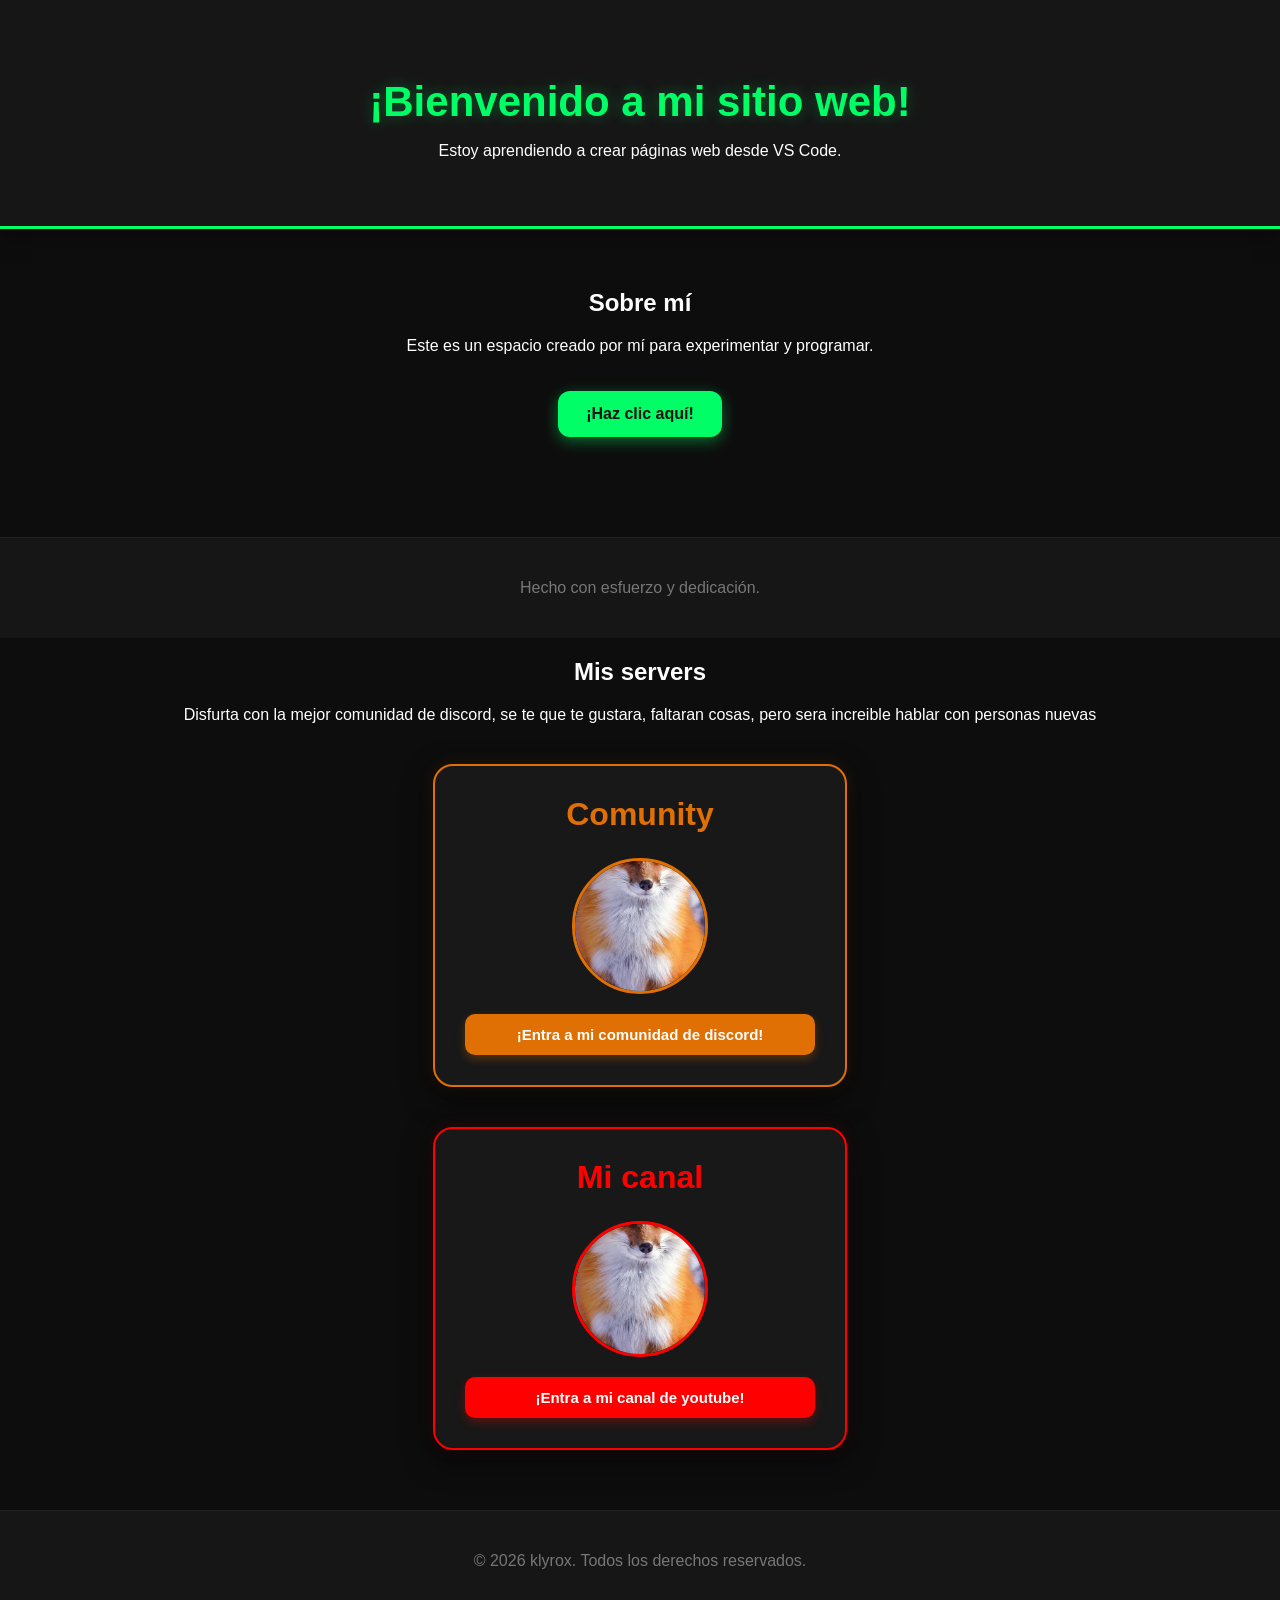
==== index.html @ afd3543f "Add files via upload" ====
<!DOCTYPE html>
<html lang="es">
<head>
    <meta charset="UTF-8">
    <meta name="viewport" content="width=device-width, initial-scale=1.0">
    <title>Mi pagina web</title>
    <!-- Aquí conectamos nuestro archivo de estilos -->
    <link rel="stylesheet" href="style.css">
</head>
<body>

    <header>
        <h1>¡Bienvenido a mi sitio web!</h1>
        <p>Estoy aprendiendo a crear páginas web desde VS Code.</p>
    </header>

    <main>
        <section>
            <h2>Sobre mí</h2>
            <p>Este es un espacio creado por mí para experimentar y programar.</p>
            <button id="miBoton">¡Haz clic aquí!</button>
        </section>
    </main>

    <footer>
        <p>Hecho con esfuerzo y dedicación.</p>
    </footer>


<div id="mensaje">
    <p class="text">Esta es la pagina, la cual empezo todo : "Lamentablemente, no se encuentra disponible la pagina la cual empeze todo, pero si quieres entrar a youtube, toca el boton de aqui abajo 👇"</p>
    <button id="youtube">!Click¡</button>
    <button id="cerrar">X</button>

</div>


    <h2>Mis servers</h2>
    <p>Disfurta con la mejor comunidad de discord, se te que te gustara, faltaran cosas, pero sera increible hablar con personas nuevas</p>
    <!-- Tarjeta de la Comunidad -->
    <div class="server1">
        <h2 class="server11">Comunity</h2>
        <img src="/Zorro.jpg" alt="Logo Comunidad">
        <button id="comunity123">¡Entra a mi comunidad de discord!</button>
    </div>

    <!-- Tarjeta de tu Canal -->
    <div class="server2">
        <h2 class="server22">Mi canal</h2>
        <img src="/Zorro.jpg" class="imgcomunity" alt="Logo Canal">
        <button id="canal123">¡Entra a mi canal de youtube!</button>
    </div>
    

    <footer>
        <p>© 2026 klyrox. Todos los derechos reservados.</p>
    </footer>

    <script src="script.js"></script>
</body>
</html>
---- style.css ----
/* ---- ESTILOS GENERALES ---- */
body {
    font-family: 'Segoe UI', Tahoma, Geneva, Verdana, sans-serif;
    background-color: #0d0d0d;
    color: #ffffff;
    font-size: 16px;
    margin: 0;
    padding: 0;
    text-align: center;
}

header {
    background-color: #161616;
    padding: 50px 20px;
    border-bottom: 3px solid #00ff66;
    box-shadow: 0 4px 20px rgba(0, 0, 0, 0.5);
}

h1 {
    color: #00ff66;
    margin-bottom: 10px;
    font-size: 42px;
    text-shadow: 0 0 15px rgba(0, 255, 102, 0.3);
}

main {
    padding: 40px 20px;
}

footer {
    margin-top: 60px;
    padding: 25px;
    background-color: #161616;
    color: #777777;
    border-top: 1px solid #222222;
}

/* ---- MODAL / VENTANA EMERGENTE ---- */
#mensaje {
    height: 420px;
    width: 420px;
    background-color: #181818;
    
    position: fixed;
    top: 50%;
    left: 50%;
    transform: translate(-50%, -50%);
    z-index: 1000;
    
    border-radius: 24px;
    border: 2px solid #00ff66;
    box-shadow: 0 25px 50px rgba(0, 0, 0, 0.9), 0 0 25px rgba(0, 255, 102, 0.25);
    
    display: none;
    flex-direction: column;
    align-items: center;
    justify-content: center;
    padding: 40px;
    box-sizing: border-box;
}

.text {
    font-size: 15px;
    line-height: 1.6;
    color: #d1d1d1;
    text-align: center;
    margin: 0 0 25px 0;
}

#youtube {
    background-color: #00ff66;
    color: #121212;
    border: none;
    padding: 12px 30px;
    font-size: 16px;
    font-weight: bold;
    border-radius: 12px;
    cursor: pointer;
    transition: all 0.3s ease;
    box-shadow: 0 4px 15px rgba(0, 255, 102, 0.4);
}

#youtube:hover {
    background-color: #00cc52;
    transform: translateY(-3px);
}

#cerrar {
    position: absolute;
    top: 18px;
    right: 18px;
    font-size: 14px;
    font-weight: bold;
    background-color: #ff3333;
    color: white;
    border: none;
    border-radius: 50%;
    width: 36px;
    height: 36px;
    display: flex;
    align-items: center;
    justify-content: center;
    cursor: pointer;
    box-shadow: 0 4px 10px rgba(255, 51, 51, 0.4);
    transition: all 0.2s ease;
}

#cerrar:hover {
    background-color: #cc0000;
    transform: scale(1.15);
}

/* ---- TARJETA 1: COMUNIDAD ( NARANJA ) ---- */
.server1 {
    background-color: #181818;
    border: 2px solid #e06f04;
    width: 350px;
    margin: 40px auto;
    padding: 30px;
    border-radius: 20px;
    box-shadow: 0 10px 30px rgba(0, 0, 0, 0.6), 0 0 15px rgba(224, 111, 4, 0.15);
    
    display: flex;
    flex-direction: column;
    align-items: center;
    text-align: center;
    transition: transform 0.3s ease, box-shadow 0.3s ease;
}

.server1:hover {
    transform: translateY(-5px);
    box-shadow: 0 15px 35px rgba(0, 0, 0, 0.8), 0 0 20px rgba(224, 111, 4, 0.3);
}

.server11 {
    color: #e06f04;
    font-size: 32px;
    margin: 0 0 15px 0;
}

/* Imagen general (dentro de server1) */
.server1 img {
    width: 130px;
    height: 130px;
    object-fit: cover;
    border-radius: 50%;
    border: 3px solid #e06f04;
    margin: 10px 0 20px 0;
    display: block;
}

#comunity123 {
    background-color: #e06f04;
    color: #ffffff;
    border: none;
    padding: 12px 25px;
    font-size: 15px;
    font-weight: bold;
    border-radius: 10px;
    cursor: pointer;
    width: 100%;
    transition: all 0.3s ease;
    box-shadow: 0 4px 10px rgba(224, 111, 4, 0.3);
}

#comunity123:hover {
    background-color: #ff851b;
    transform: translateY(-2px);
}

/* ---- TARJETA 2: CANAL DE YOUTUBE ( ROJO ) ---- */
.server2 {
    background-color: #181818;
    border: 2px solid #ff0000;
    width: 350px;
    margin: 40px auto;
    padding: 30px;
    border-radius: 20px;
    box-shadow: 0 10px 30px rgba(0, 0, 0, 0.6), 0 0 15px rgba(255, 0, 0, 0.15);
    
    display: flex;
    flex-direction: column;
    align-items: center;
    text-align: center;
    transition: transform 0.3s ease, box-shadow 0.3s ease;
}

.server2:hover {
    transform: translateY(-5px);
    box-shadow: 0 15px 35px rgba(0, 0, 0, 0.8), 0 0 20px rgba(255, 0, 0, 0.3);
}

.server22 {
    color: #ff0000;
    font-size: 32px;
    margin: 0 0 15px 0;
}

.imgcomunity {
    width: 130px;
    height: 130px;
    object-fit: cover;
    border-radius: 50%;
    border: 3px solid #ff0000;
    margin: 10px 0 20px 0;
    display: block;
}

#canal123 {
    background-color: #ff0000;
    color: #ffffff;
    border: none;
    padding: 12px 25px;
    font-size: 15px;
    font-weight: bold;
    border-radius: 10px;
    cursor: pointer;
    width: 100%;
    transition: all 0.3s ease;
    box-shadow: 0 4px 10px rgba(255, 0, 0, 0.3);
}

#canal123:hover {
    background-color: #cc0000;
    transform: translateY(-2px);
}

/* ---- BOTÓN PRINCIPAL DE BIENVENIDA (#miBoton) ---- */
#miBoton {
    background-color: #00ff66;
    color: #121212;
    border: none;
    padding: 14px 28px;
    font-size: 16px;
    font-weight: bold;
    border-radius: 12px;
    cursor: pointer;
    margin-top: 20px;
    transition: all 0.3s ease;
    box-shadow: 0 4px 15px rgba(0, 255, 102, 0.4);
}

#miBoton:hover {
    background-color: #00cc52;
    transform: translateY(-3px);
    box-shadow: 0 6px 20px rgba(0, 255, 102, 0.6);
}
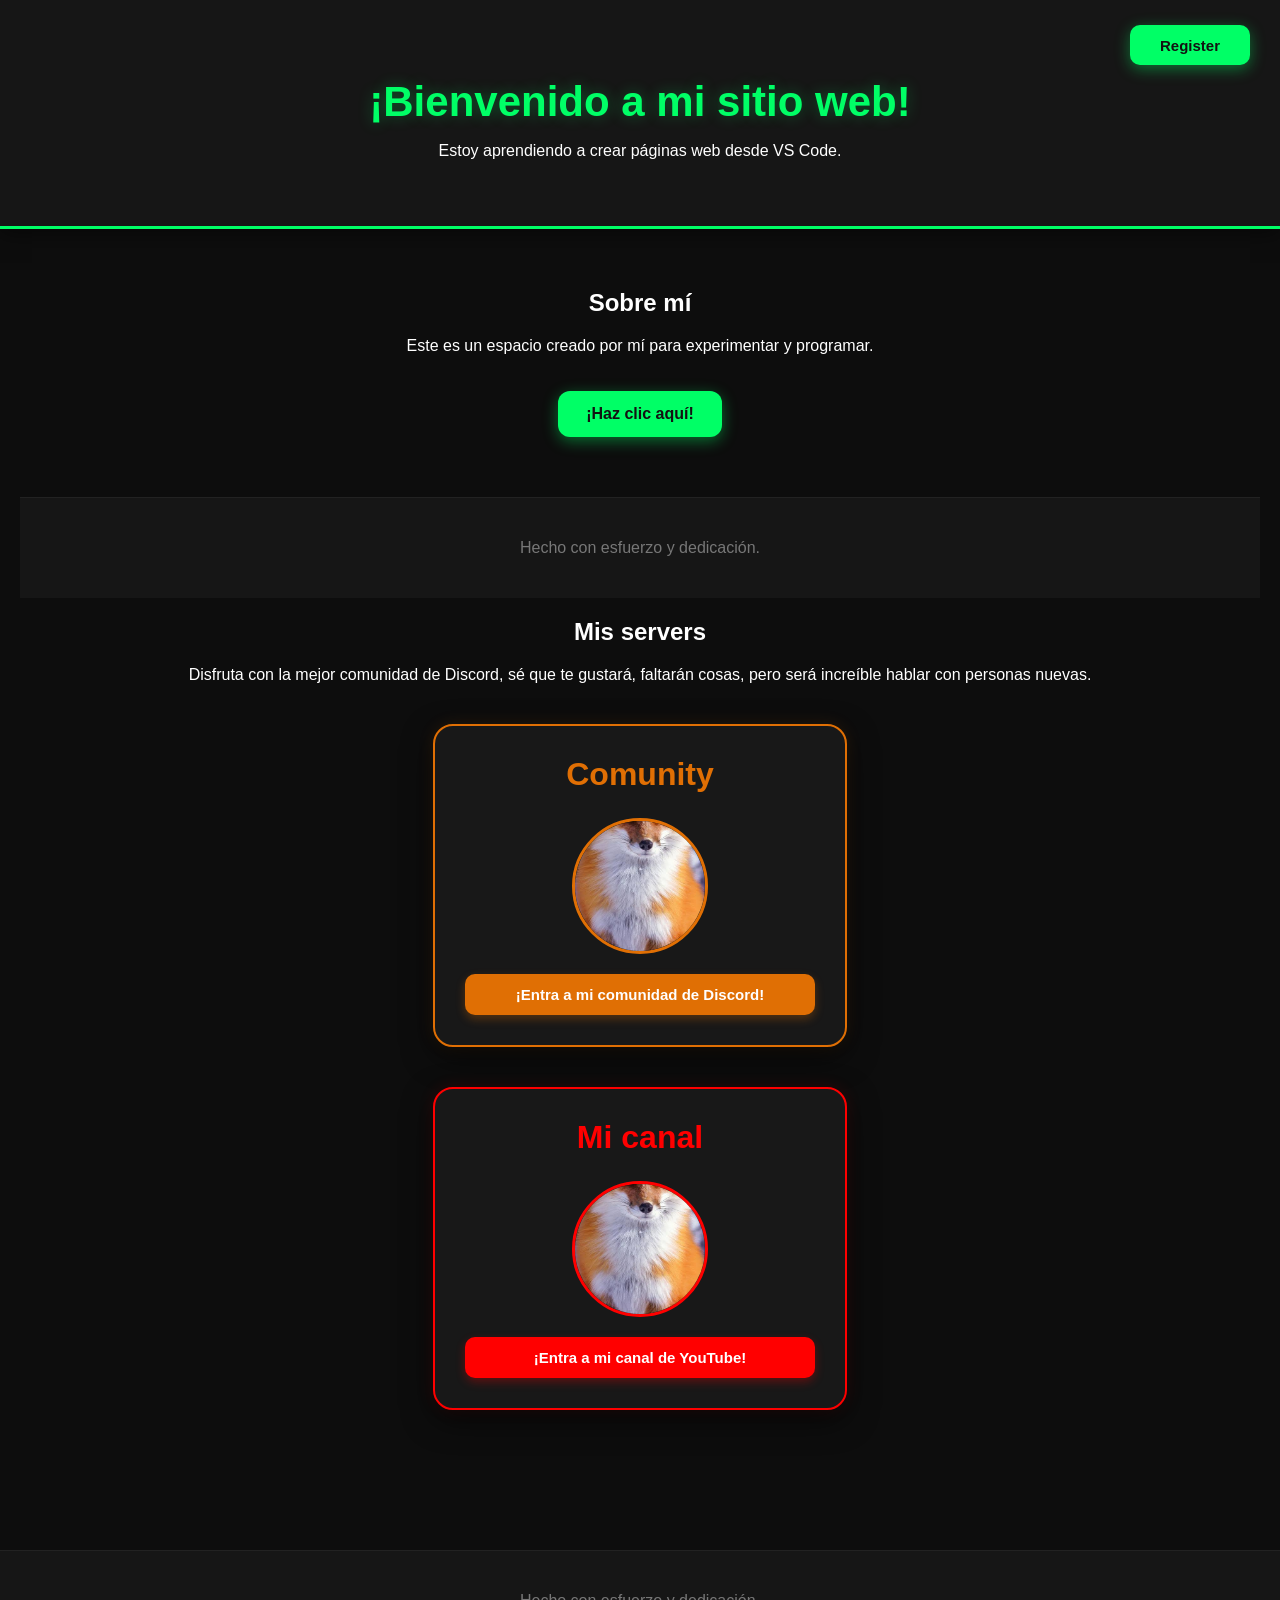
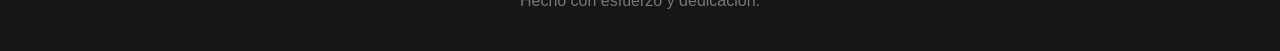
==== commit 02340a1a: "Add files via upload" ====
--- a/index.html
+++ b/index.html
@@ -3,11 +3,14 @@
 <head>
     <meta charset="UTF-8">
     <meta name="viewport" content="width=device-width, initial-scale=1.0">
-    <title>Mi pagina web</title>
-    <!-- Aquí conectamos nuestro archivo de estilos -->
+    <title>Mi página web</title>
+    <!-- Conectamos nuestro archivo de estilos -->
     <link rel="stylesheet" href="style.css">
 </head>
 <body>
+
+    <!-- Botón flotante de Register en la esquina superior derecha -->
+    <a href="register.html" class="register">Register</a>
 
     <header>
         <h1>¡Bienvenido a mi sitio web!</h1>
@@ -20,42 +23,44 @@
             <p>Este es un espacio creado por mí para experimentar y programar.</p>
             <button id="miBoton">¡Haz clic aquí!</button>
         </section>
+
+        <footer>
+        <p>Hecho con esfuerzo y dedicación.</p>
+    </footer>
+
+        <!-- Sección de servidores y comunidades -->
+        <section>
+            <h2>Mis servers</h2>
+            <p>Disfruta con la mejor comunidad de Discord, sé que te gustará, faltarán cosas, pero será increíble hablar con personas nuevas.</p>
+            
+            <!-- Tarjeta de la Comunidad -->
+            <div class="server1">
+                <h2 class="server11">Comunity</h2>
+                <img src="Zorro.jpg" alt="Logo Comunidad">
+                <button id="comunity123">¡Entra a mi comunidad de Discord!</button>
+            </div>
+
+            <!-- Tarjeta de tu Canal -->
+            <div class="server2">
+                <h2 class="server22">Mi canal</h2>
+                <img src="Zorro.jpg" class="imgcomunity" alt="Logo Canal">
+                <button id="canal123">¡Entra a mi canal de YouTube!</button>
+            </div>
+        </section>
     </main>
+
+    <!-- Ventana emergente (Modal) -->
+    <div id="mensaje">
+        <p class="text">Esta es la página con la cual empezó todo: "Lamentablemente, no se encuentra disponible la página con la cual empecé todo, pero si quieres entrar a YouTube, toca el botón de aquí abajo 👇"</p>
+        <button id="youtube">¡Click!</button>
+        <button id="cerrar">X</button>
+    </div>
 
     <footer>
         <p>Hecho con esfuerzo y dedicación.</p>
     </footer>
 
-
-<div id="mensaje">
-    <p class="text">Esta es la pagina, la cual empezo todo : "Lamentablemente, no se encuentra disponible la pagina la cual empeze todo, pero si quieres entrar a youtube, toca el boton de aqui abajo 👇"</p>
-    <button id="youtube">!Click¡</button>
-    <button id="cerrar">X</button>
-
-</div>
-
-
-    <h2>Mis servers</h2>
-    <p>Disfurta con la mejor comunidad de discord, se te que te gustara, faltaran cosas, pero sera increible hablar con personas nuevas</p>
-    <!-- Tarjeta de la Comunidad -->
-    <div class="server1">
-        <h2 class="server11">Comunity</h2>
-        <img src="/Zorro.jpg" alt="Logo Comunidad">
-        <button id="comunity123">¡Entra a mi comunidad de discord!</button>
-    </div>
-
-    <!-- Tarjeta de tu Canal -->
-    <div class="server2">
-        <h2 class="server22">Mi canal</h2>
-        <img src="/Zorro.jpg" class="imgcomunity" alt="Logo Canal">
-        <button id="canal123">¡Entra a mi canal de youtube!</button>
-    </div>
-    
-
-    <footer>
-        <p>© 2026 klyrox. Todos los derechos reservados.</p>
-    </footer>
-
+    <!-- Conectamos nuestro archivo de JavaScript -->
     <script src="script.js"></script>
 </body>
 </html>
--- a/style.css
+++ b/style.css
@@ -244,4 +244,40 @@
     background-color: #00cc52;
     transform: translateY(-3px);
     box-shadow: 0 6px 20px rgba(0, 255, 102, 0.6);
+}
+
+.register {
+    /* Posición fija en la esquina superior derecha */
+    position: fixed;
+    top: 25px;
+    right: 30px;
+    z-index: 9999; /* Asegura que siempre esté por encima de todo lo demás */
+    
+    /* Diseño moderno y limpio */
+    display: inline-flex;
+    align-items: center;
+    justify-content: center;
+    
+    background-color: #00ff66;
+    color: #121212; /* Texto oscuro para un contraste perfecto */
+    text-decoration: none;
+    font-family: 'Segoe UI', Tahoma, Geneva, Verdana, sans-serif;
+    font-size: 15px;
+    font-weight: bold;
+    
+    width: 120px;
+    height: 40px;
+    border-radius: 10px;
+    
+    /* Sombra y efecto neón profesional */
+    box-shadow: 0 4px 15px rgba(0, 255, 102, 0.4);
+    transition: all 0.3s ease;
+}
+
+/* Efecto al pasar el mouse por encima */
+.register:hover {
+    background-color: #00cc52;
+    color: #ffffff;
+    transform: translateY(-2px); /* Se eleva un poquito */
+    box-shadow: 0 6px 20px rgba(0, 255, 102, 0.6);
 }
